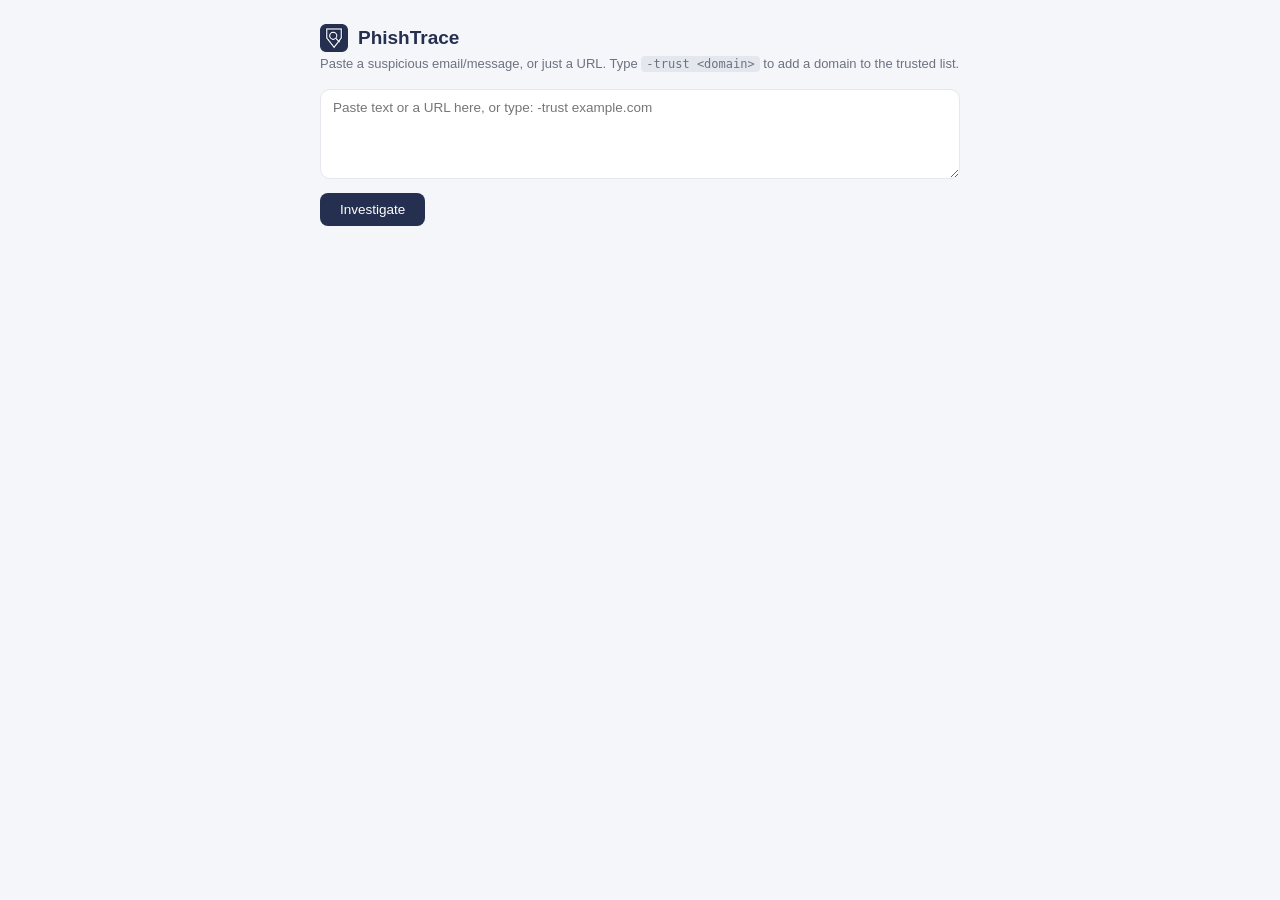
==== frontend/index.html @ bf17f539 "Redesign the frontend and ship it as a Chrome extension - Split frontend/index.html's inline styles/" ====
<!doctype html>
<html lang="en">
<head>
<meta charset="utf-8" />
<title>PhishTrace</title>
<link rel="stylesheet" href="style.css" />
</head>
<body>
<div class="container">
  <header>
    <img src="../extension/icons/icon48.png" alt="" />
    <h1>PhishTrace</h1>
  </header>
  <p class="tagline">
    Paste a suspicious email/message, or just a URL. Type <code>-trust &lt;domain&gt;</code> to
    add a domain to the trusted list.
  </p>

  <textarea id="input" placeholder="Paste text or a URL here, or type: -trust example.com"></textarea>
  <div class="actions">
    <button id="submit">Investigate</button>
    <span id="status"></span>
  </div>

  <div id="steps"></div>
  <div id="verdict"></div>
</div>

<script src="app.js"></script>
<script>
  wireUpForm({
    inputEl: document.getElementById("input"),
    submitEl: document.getElementById("submit"),
    statusEl: document.getElementById("status"),
    stepsEl: document.getElementById("steps"),
    verdictEl: document.getElementById("verdict"),
  });
</script>
</body>
</html>
---- frontend/style.css ----
:root {
  --bg: #f5f6fa;
  --card: #ffffff;
  --border: #e4e7ee;
  --text: #1a1d29;
  --muted: #6b7280;
  --brand: #252f4f;
  --brand-light: #3b4b8a;

  --legit-bg: #ecfdf3;
  --legit-border: #bbf7d0;
  --legit-text: #15803d;

  --suspicious-bg: #fffbeb;
  --suspicious-border: #fde68a;
  --suspicious-text: #b45309;

  --phishing-bg: #fef2f2;
  --phishing-border: #fecaca;
  --phishing-text: #dc2626;
}

* {
  box-sizing: border-box;
}

body {
  font-family: -apple-system, "Segoe UI", Roboto, sans-serif;
  background: var(--bg);
  color: var(--text);
  margin: 0;
  padding: 24px;
}

.container {
  max-width: 640px;
  margin: 0 auto;
}

header {
  display: flex;
  align-items: center;
  gap: 10px;
  margin-bottom: 4px;
}

header img {
  width: 28px;
  height: 28px;
}

header h1 {
  font-size: 19px;
  margin: 0;
  color: var(--brand);
}

.tagline {
  color: var(--muted);
  font-size: 13px;
  margin: 0 0 18px;
}

.tagline code {
  background: var(--border);
  border-radius: 4px;
  padding: 1px 5px;
  font-size: 12px;
}

textarea {
  width: 100%;
  min-height: 90px;
  font-family: inherit;
  font-size: 13.5px;
  padding: 10px 12px;
  border: 1px solid var(--border);
  border-radius: 10px;
  background: var(--card);
  resize: vertical;
}

textarea:focus {
  outline: none;
  border-color: var(--brand-light);
  box-shadow: 0 0 0 3px rgba(59, 75, 138, 0.12);
}

.actions {
  display: flex;
  align-items: center;
  gap: 12px;
  margin-top: 10px;
}

button {
  background: var(--brand);
  color: white;
  border: none;
  border-radius: 8px;
  padding: 9px 20px;
  font-size: 13.5px;
  font-weight: 500;
  cursor: pointer;
  transition: background 0.15s;
}

button:hover:not(:disabled) {
  background: var(--brand-light);
}

button:disabled {
  opacity: 0.6;
  cursor: default;
}

.spinner {
  width: 15px;
  height: 15px;
  border: 2px solid var(--border);
  border-top-color: var(--brand);
  border-radius: 50%;
  display: inline-block;
  animation: spin 0.7s linear infinite;
  vertical-align: -3px;
  margin-right: 6px;
}

@keyframes spin {
  to {
    transform: rotate(360deg);
  }
}

#status {
  color: var(--muted);
  font-size: 12.5px;
}

#status.error {
  color: var(--phishing-text);
}

#steps {
  margin-top: 18px;
  display: flex;
  flex-direction: column;
  gap: 6px;
}

.step {
  display: flex;
  align-items: center;
  gap: 8px;
  background: var(--card);
  border: 1px solid var(--border);
  border-radius: 8px;
  padding: 8px 12px;
  font-size: 12.5px;
}

.step .icon {
  font-size: 15px;
}

.step .tool-name {
  font-weight: 600;
  color: var(--brand);
}

.step .tool-input {
  color: var(--muted);
  overflow: hidden;
  text-overflow: ellipsis;
  white-space: nowrap;
}

#verdict {
  margin-top: 18px;
}

.verdict-card {
  border-radius: 12px;
  border: 1px solid var(--border);
  padding: 18px 20px;
  background: var(--card);
}

.verdict-card.likely_legitimate {
  background: var(--legit-bg);
  border-color: var(--legit-border);
}
.verdict-card.suspicious {
  background: var(--suspicious-bg);
  border-color: var(--suspicious-border);
}
.verdict-card.likely_phishing {
  background: var(--phishing-bg);
  border-color: var(--phishing-border);
}

.verdict-head {
  display: flex;
  align-items: center;
  gap: 10px;
}

.verdict-head .verdict-icon {
  font-size: 22px;
}

.verdict-title {
  font-size: 16px;
  font-weight: 700;
  text-transform: capitalize;
}

.likely_legitimate .verdict-title {
  color: var(--legit-text);
}
.suspicious .verdict-title {
  color: var(--suspicious-text);
}
.likely_phishing .verdict-title {
  color: var(--phishing-text);
}

.confidence-pill {
  margin-left: auto;
  font-size: 11px;
  font-weight: 600;
  text-transform: uppercase;
  letter-spacing: 0.03em;
  padding: 3px 9px;
  border-radius: 999px;
  background: rgba(0, 0, 0, 0.06);
}

.explanation {
  margin: 12px 0;
  font-size: 13.5px;
  line-height: 1.5;
}

.evidence-list {
  list-style: none;
  padding: 0;
  margin: 0;
  display: flex;
  flex-direction: column;
  gap: 6px;
}

.evidence-list li {
  background: rgba(255, 255, 255, 0.6);
  border-radius: 6px;
  padding: 7px 10px;
  font-size: 12.5px;
}

.evidence-list b {
  text-transform: capitalize;
}

.warnings {
  margin-top: 10px;
  font-size: 11.5px;
  color: var(--muted);
}

.meta {
  margin-top: 10px;
  font-size: 11.5px;
  color: var(--muted);
}
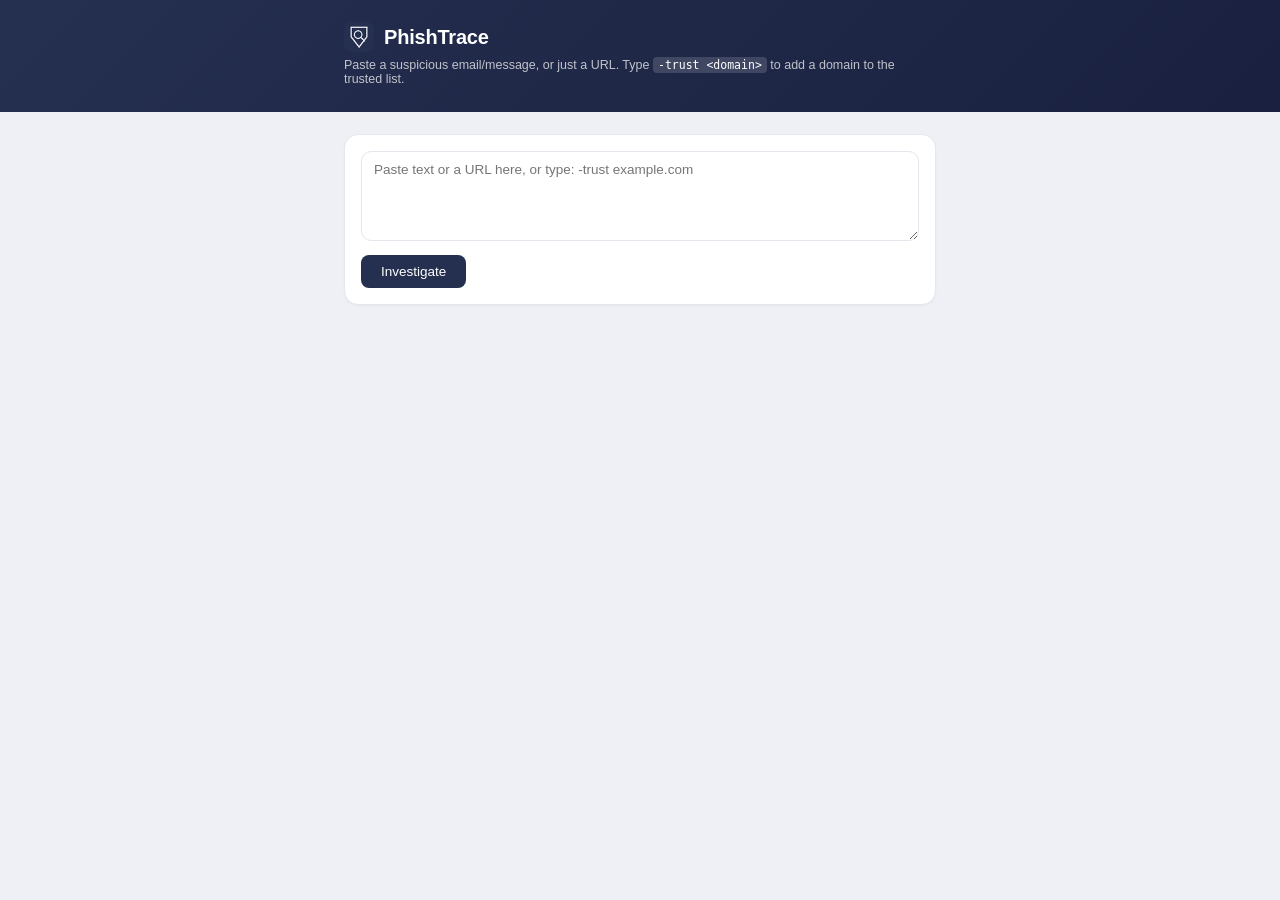
==== commit 6a55169a: "Add one-click Trust button, polish the design, and active site protection - agent.py now tracks and " ====
--- a/frontend/index.html
+++ b/frontend/index.html
@@ -6,20 +6,26 @@
 <link rel="stylesheet" href="style.css" />
 </head>
 <body>
+<div class="banner">
+  <div class="container">
+    <header>
+      <img src="../extension/icons/icon48.png" alt="" />
+      <h1>PhishTrace</h1>
+    </header>
+    <p class="tagline">
+      Paste a suspicious email/message, or just a URL. Type <code>-trust &lt;domain&gt;</code> to
+      add a domain to the trusted list.
+    </p>
+  </div>
+</div>
+
 <div class="container">
-  <header>
-    <img src="../extension/icons/icon48.png" alt="" />
-    <h1>PhishTrace</h1>
-  </header>
-  <p class="tagline">
-    Paste a suspicious email/message, or just a URL. Type <code>-trust &lt;domain&gt;</code> to
-    add a domain to the trusted list.
-  </p>
-
-  <textarea id="input" placeholder="Paste text or a URL here, or type: -trust example.com"></textarea>
-  <div class="actions">
-    <button id="submit">Investigate</button>
-    <span id="status"></span>
+  <div class="card">
+    <textarea id="input" placeholder="Paste text or a URL here, or type: -trust example.com"></textarea>
+    <div class="actions">
+      <button id="submit">Investigate</button>
+      <span id="status"></span>
+    </div>
   </div>
 
   <div id="steps"></div>
--- a/frontend/style.css
+++ b/frontend/style.css
@@ -1,11 +1,12 @@
 :root {
-  --bg: #f5f6fa;
+  --bg: #eef0f6;
   --card: #ffffff;
   --border: #e4e7ee;
   --text: #1a1d29;
   --muted: #6b7280;
   --brand: #252f4f;
   --brand-light: #3b4b8a;
+  --brand-dark: #1a2140;
 
   --legit-bg: #ecfdf3;
   --legit-border: #bbf7d0;
@@ -29,12 +30,23 @@
   background: var(--bg);
   color: var(--text);
   margin: 0;
-  padding: 24px;
+  padding: 0 0 40px;
 }
 
 .container {
   max-width: 640px;
   margin: 0 auto;
+  padding: 0 24px;
+}
+
+.banner {
+  background: linear-gradient(135deg, var(--brand) 0%, var(--brand-dark) 100%);
+  padding: 22px 0 26px;
+  margin-bottom: 22px;
+}
+
+.banner .container {
+  padding: 0 24px;
 }
 
 header {
@@ -45,27 +57,37 @@
 }
 
 header img {
-  width: 28px;
-  height: 28px;
+  width: 30px;
+  height: 30px;
 }
 
 header h1 {
-  font-size: 19px;
+  font-size: 20px;
   margin: 0;
-  color: var(--brand);
+  color: white;
+  letter-spacing: -0.01em;
 }
 
 .tagline {
-  color: var(--muted);
-  font-size: 13px;
-  margin: 0 0 18px;
+  color: rgba(255, 255, 255, 0.72);
+  font-size: 12.5px;
+  margin: 6px 0 0;
 }
 
 .tagline code {
-  background: var(--border);
+  background: rgba(255, 255, 255, 0.15);
+  color: white;
   border-radius: 4px;
   padding: 1px 5px;
-  font-size: 12px;
+  font-size: 11.5px;
+}
+
+.card {
+  background: var(--card);
+  border: 1px solid var(--border);
+  border-radius: 14px;
+  padding: 16px;
+  box-shadow: 0 1px 2px rgba(16, 24, 40, 0.04);
 }
 
 textarea {
@@ -102,11 +124,15 @@
   font-size: 13.5px;
   font-weight: 500;
   cursor: pointer;
-  transition: background 0.15s;
+  transition: background 0.15s, transform 0.1s;
 }
 
 button:hover:not(:disabled) {
   background: var(--brand-light);
+}
+
+button:active:not(:disabled) {
+  transform: scale(0.98);
 }
 
 button:disabled {
@@ -132,6 +158,17 @@
   }
 }
 
+@keyframes fade-in {
+  from {
+    opacity: 0;
+    transform: translateY(4px);
+  }
+  to {
+    opacity: 1;
+    transform: translateY(0);
+  }
+}
+
 #status {
   color: var(--muted);
   font-size: 12.5px;
@@ -145,27 +182,31 @@
   margin-top: 18px;
   display: flex;
   flex-direction: column;
-  gap: 6px;
+  position: relative;
 }
 
 .step {
   display: flex;
   align-items: center;
-  gap: 8px;
+  gap: 10px;
   background: var(--card);
   border: 1px solid var(--border);
   border-radius: 8px;
   padding: 8px 12px;
   font-size: 12.5px;
+  margin-bottom: 6px;
+  animation: fade-in 0.25s ease-out;
 }
 
 .step .icon {
   font-size: 15px;
+  flex-shrink: 0;
 }
 
 .step .tool-name {
   font-weight: 600;
   color: var(--brand);
+  flex-shrink: 0;
 }
 
 .step .tool-input {
@@ -180,10 +221,12 @@
 }
 
 .verdict-card {
-  border-radius: 12px;
+  border-radius: 14px;
   border: 1px solid var(--border);
-  padding: 18px 20px;
+  padding: 20px 22px;
   background: var(--card);
+  box-shadow: 0 2px 10px rgba(16, 24, 40, 0.06);
+  animation: fade-in 0.3s ease-out;
 }
 
 .verdict-card.likely_legitimate {
@@ -206,11 +249,11 @@
 }
 
 .verdict-head .verdict-icon {
-  font-size: 22px;
+  font-size: 24px;
 }
 
 .verdict-title {
-  font-size: 16px;
+  font-size: 17px;
   font-weight: 700;
   text-transform: capitalize;
 }
@@ -237,9 +280,9 @@
 }
 
 .explanation {
-  margin: 12px 0;
+  margin: 14px 0;
   font-size: 13.5px;
-  line-height: 1.5;
+  line-height: 1.55;
 }
 
 .evidence-list {
@@ -252,9 +295,9 @@
 }
 
 .evidence-list li {
-  background: rgba(255, 255, 255, 0.6);
-  border-radius: 6px;
-  padding: 7px 10px;
+  background: rgba(255, 255, 255, 0.65);
+  border-radius: 7px;
+  padding: 8px 11px;
   font-size: 12.5px;
 }
 
@@ -268,8 +311,44 @@
   color: var(--muted);
 }
 
+.verdict-footer {
+  margin-top: 14px;
+  padding-top: 12px;
+  border-top: 1px solid rgba(0, 0, 0, 0.08);
+  display: flex;
+  align-items: center;
+  justify-content: space-between;
+  gap: 10px;
+  flex-wrap: wrap;
+}
+
 .meta {
-  margin-top: 10px;
   font-size: 11.5px;
   color: var(--muted);
 }
+
+.trust-btn {
+  background: transparent;
+  color: var(--brand);
+  border: 1px solid var(--brand);
+  padding: 6px 14px;
+  font-size: 12px;
+  border-radius: 999px;
+}
+
+.trust-btn:hover:not(:disabled) {
+  background: var(--brand);
+  color: white;
+}
+
+.trust-btn.trusted {
+  border-color: var(--legit-text);
+  color: var(--legit-text);
+  background: transparent;
+  cursor: default;
+}
+
+span.trust-btn {
+  display: inline-block;
+  cursor: default;
+}
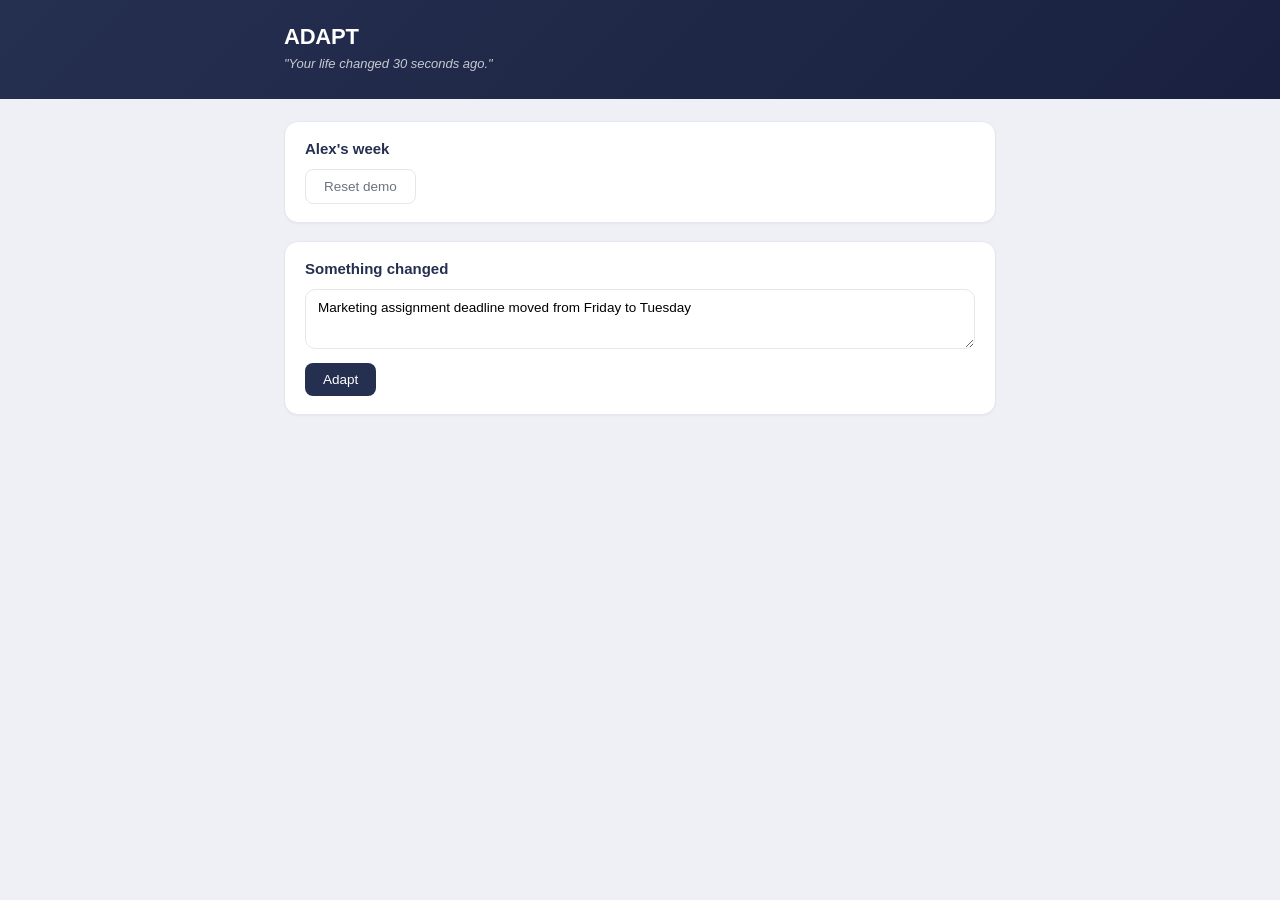
==== commit 78cfda2b: "Pivot: replace PhishTrace with ADAPT New idea: an agent that senses a change in your world (a moved " ====
--- a/frontend/index.html
+++ b/frontend/index.html
@@ -2,45 +2,99 @@
 <html lang="en">
 <head>
 <meta charset="utf-8" />
-<title>PhishTrace</title>
+<title>ADAPT</title>
 <link rel="stylesheet" href="style.css" />
 </head>
 <body>
 <div class="banner">
   <div class="container">
     <header>
-      <img src="../extension/icons/icon48.png" alt="" />
-      <h1>PhishTrace</h1>
+      <h1>ADAPT</h1>
     </header>
-    <p class="tagline">
-      Paste a suspicious email/message, or just a URL. Type <code>-trust &lt;domain&gt;</code> to
-      add a domain to the trusted list.
-    </p>
+    <p class="tagline">"Your life changed 30 seconds ago."</p>
   </div>
 </div>
 
 <div class="container">
   <div class="card">
-    <textarea id="input" placeholder="Paste text or a URL here, or type: -trust example.com"></textarea>
+    <h2>Alex's week</h2>
+    <div id="schedule"></div>
     <div class="actions">
-      <button id="submit">Investigate</button>
+      <button id="reset-btn" class="secondary">Reset demo</button>
+    </div>
+  </div>
+
+  <div class="card">
+    <h2>Something changed</h2>
+    <textarea id="change-input">Marketing assignment deadline moved from Friday to Tuesday</textarea>
+    <div class="actions">
+      <button id="inject-btn">Adapt</button>
       <span id="status"></span>
     </div>
   </div>
 
-  <div id="steps"></div>
-  <div id="verdict"></div>
+  <div id="steps-card" class="card" style="display: none;">
+    <h2>Reasoning trace</h2>
+    <div id="steps"></div>
+  </div>
+
+  <div id="proposal-card" class="card" style="display: none;"></div>
 </div>
 
 <script src="app.js"></script>
 <script>
-  wireUpForm({
-    inputEl: document.getElementById("input"),
-    submitEl: document.getElementById("submit"),
-    statusEl: document.getElementById("status"),
-    stepsEl: document.getElementById("steps"),
-    verdictEl: document.getElementById("verdict"),
+  const scheduleEl = document.getElementById("schedule");
+  const stepsCardEl = document.getElementById("steps-card");
+  const stepsEl = document.getElementById("steps");
+  const proposalCardEl = document.getElementById("proposal-card");
+  const statusEl = document.getElementById("status");
+  const injectBtn = document.getElementById("inject-btn");
+  const resetBtn = document.getElementById("reset-btn");
+  const changeInput = document.getElementById("change-input");
+
+  async function refreshSchedule() {
+    const state = await fetchState();
+    renderSchedule(scheduleEl, state);
+  }
+
+  injectBtn.addEventListener("click", async () => {
+    const text = changeInput.value.trim();
+    if (!text) return;
+
+    stepsCardEl.style.display = "block";
+    proposalCardEl.style.display = "none";
+    stepsEl.innerHTML = "";
+    statusEl.innerHTML = `<span class="spinner"></span>Sensing, reasoning, predicting...`;
+    injectBtn.disabled = true;
+
+    try {
+      const data = await injectChange(text);
+      renderSteps(stepsEl, data.steps);
+
+      if (!data.proposal) {
+        statusEl.textContent = "The agent couldn't produce a proposal -- see warnings.";
+        return;
+      }
+
+      statusEl.textContent = "";
+      proposalCardEl.style.display = "block";
+      renderProposal(proposalCardEl, data.proposal, { onExecuted: refreshSchedule });
+    } catch (err) {
+      statusEl.textContent = `Error: ${err.message}. Is the backend running (uvicorn backend.main:app)?`;
+    } finally {
+      injectBtn.disabled = false;
+    }
   });
+
+  resetBtn.addEventListener("click", async () => {
+    const state = await resetState();
+    renderSchedule(scheduleEl, state);
+    stepsCardEl.style.display = "none";
+    proposalCardEl.style.display = "none";
+    statusEl.textContent = "";
+  });
+
+  refreshSchedule();
 </script>
 </body>
 </html>
--- a/frontend/style.css
+++ b/frontend/style.css
@@ -8,17 +8,12 @@
   --brand-light: #3b4b8a;
   --brand-dark: #1a2140;
 
-  --legit-bg: #ecfdf3;
-  --legit-border: #bbf7d0;
-  --legit-text: #15803d;
-
-  --suspicious-bg: #fffbeb;
-  --suspicious-border: #fde68a;
-  --suspicious-text: #b45309;
-
-  --phishing-bg: #fef2f2;
-  --phishing-border: #fecaca;
-  --phishing-text: #dc2626;
+  --green: #15803d;
+  --green-bg: #ecfdf3;
+  --yellow: #b45309;
+  --yellow-bg: #fffbeb;
+  --red: #dc2626;
+  --red-bg: #fef2f2;
 }
 
 * {
@@ -30,18 +25,18 @@
   background: var(--bg);
   color: var(--text);
   margin: 0;
-  padding: 0 0 40px;
+  padding: 0 0 60px;
 }
 
 .container {
-  max-width: 640px;
+  max-width: 760px;
   margin: 0 auto;
   padding: 0 24px;
 }
 
 .banner {
   background: linear-gradient(135deg, var(--brand) 0%, var(--brand-dark) 100%);
-  padding: 22px 0 26px;
+  padding: 24px 0 28px;
   margin-bottom: 22px;
 }
 
@@ -49,56 +44,84 @@
   padding: 0 24px;
 }
 
-header {
-  display: flex;
-  align-items: center;
-  gap: 10px;
-  margin-bottom: 4px;
-}
-
-header img {
-  width: 30px;
-  height: 30px;
-}
-
 header h1 {
-  font-size: 20px;
+  font-size: 22px;
   margin: 0;
   color: white;
   letter-spacing: -0.01em;
 }
 
 .tagline {
-  color: rgba(255, 255, 255, 0.72);
-  font-size: 12.5px;
+  color: rgba(255, 255, 255, 0.75);
+  font-size: 13px;
   margin: 6px 0 0;
-}
-
-.tagline code {
-  background: rgba(255, 255, 255, 0.15);
-  color: white;
-  border-radius: 4px;
-  padding: 1px 5px;
-  font-size: 11.5px;
+  font-style: italic;
 }
 
 .card {
   background: var(--card);
   border: 1px solid var(--border);
   border-radius: 14px;
-  padding: 16px;
+  padding: 18px 20px;
   box-shadow: 0 1px 2px rgba(16, 24, 40, 0.04);
-}
+  margin-bottom: 18px;
+}
+
+h2 {
+  font-size: 15px;
+  margin: 0 0 12px;
+  color: var(--brand);
+}
+
+.day-group {
+  margin-bottom: 10px;
+}
+
+.day-label {
+  font-size: 11px;
+  font-weight: 700;
+  text-transform: uppercase;
+  letter-spacing: 0.05em;
+  color: var(--muted);
+  margin-bottom: 4px;
+}
+
+.sched-item {
+  display: flex;
+  align-items: center;
+  gap: 10px;
+  padding: 7px 10px;
+  border-radius: 7px;
+  background: #f8f9fc;
+  font-size: 12.5px;
+  margin-bottom: 4px;
+}
+
+.sched-item .time {
+  color: var(--muted);
+  font-variant-numeric: tabular-nums;
+  flex-shrink: 0;
+  width: 92px;
+}
+
+.sched-item .title {
+  font-weight: 500;
+}
+
+.sched-item.type-class { border-left: 3px solid #6366f1; }
+.sched-item.type-meeting { border-left: 3px solid #f59e0b; }
+.sched-item.type-personal { border-left: 3px solid #10b981; }
+.sched-item.type-interview { border-left: 3px solid #dc2626; }
+.sched-item.type-study { border-left: 3px solid var(--brand); }
 
 textarea {
   width: 100%;
-  min-height: 90px;
+  min-height: 60px;
   font-family: inherit;
   font-size: 13.5px;
   padding: 10px 12px;
   border: 1px solid var(--border);
   border-radius: 10px;
-  background: var(--card);
   resize: vertical;
 }
 
@@ -120,19 +143,14 @@
   color: white;
   border: none;
   border-radius: 8px;
-  padding: 9px 20px;
+  padding: 9px 18px;
   font-size: 13.5px;
   font-weight: 500;
   cursor: pointer;
-  transition: background 0.15s, transform 0.1s;
 }
 
 button:hover:not(:disabled) {
   background: var(--brand-light);
-}
-
-button:active:not(:disabled) {
-  transform: scale(0.98);
 }
 
 button:disabled {
@@ -140,33 +158,31 @@
   cursor: default;
 }
 
+button.secondary {
+  background: transparent;
+  color: var(--muted);
+  border: 1px solid var(--border);
+}
+
 .spinner {
-  width: 15px;
-  height: 15px;
+  width: 14px;
+  height: 14px;
   border: 2px solid var(--border);
   border-top-color: var(--brand);
   border-radius: 50%;
   display: inline-block;
   animation: spin 0.7s linear infinite;
-  vertical-align: -3px;
+  vertical-align: -2px;
   margin-right: 6px;
 }
 
 @keyframes spin {
-  to {
-    transform: rotate(360deg);
-  }
+  to { transform: rotate(360deg); }
 }
 
 @keyframes fade-in {
-  from {
-    opacity: 0;
-    transform: translateY(4px);
-  }
-  to {
-    opacity: 1;
-    transform: translateY(0);
-  }
+  from { opacity: 0; transform: translateY(4px); }
+  to { opacity: 1; transform: translateY(0); }
 }
 
 #status {
@@ -174,181 +190,152 @@
   font-size: 12.5px;
 }
 
-#status.error {
-  color: var(--phishing-text);
-}
-
-#steps {
-  margin-top: 18px;
-  display: flex;
-  flex-direction: column;
-  position: relative;
-}
-
 .step {
-  display: flex;
-  align-items: center;
-  gap: 10px;
-  background: var(--card);
-  border: 1px solid var(--border);
+  font-size: 12px;
+  color: var(--muted);
+  padding: 5px 0;
+  border-bottom: 1px dashed var(--border);
+  animation: fade-in 0.2s ease-out;
+}
+
+.step:last-child { border-bottom: none; }
+.step b { color: var(--brand); }
+
+.conflict-summary {
+  display: flex;
+  gap: 16px;
+  flex-wrap: wrap;
+  margin-bottom: 14px;
+  font-size: 12.5px;
+}
+
+.conflict-summary .stat {
+  background: #f8f9fc;
   border-radius: 8px;
   padding: 8px 12px;
-  font-size: 12.5px;
-  margin-bottom: 6px;
-  animation: fade-in 0.25s ease-out;
-}
-
-.step .icon {
-  font-size: 15px;
-  flex-shrink: 0;
-}
-
-.step .tool-name {
-  font-weight: 600;
+}
+
+.conflict-summary .stat .num {
+  font-size: 17px;
+  font-weight: 700;
   color: var(--brand);
-  flex-shrink: 0;
-}
-
-.step .tool-input {
-  color: var(--muted);
-  overflow: hidden;
-  text-overflow: ellipsis;
-  white-space: nowrap;
-}
-
-#verdict {
-  margin-top: 18px;
-}
-
-.verdict-card {
-  border-radius: 14px;
+  display: block;
+}
+
+.option-card {
   border: 1px solid var(--border);
-  padding: 20px 22px;
-  background: var(--card);
-  box-shadow: 0 2px 10px rgba(16, 24, 40, 0.06);
+  border-radius: 12px;
+  padding: 14px 16px;
+  margin-bottom: 12px;
   animation: fade-in 0.3s ease-out;
 }
 
-.verdict-card.likely_legitimate {
-  background: var(--legit-bg);
-  border-color: var(--legit-border);
-}
-.verdict-card.suspicious {
-  background: var(--suspicious-bg);
-  border-color: var(--suspicious-border);
-}
-.verdict-card.likely_phishing {
-  background: var(--phishing-bg);
-  border-color: var(--phishing-border);
-}
-
-.verdict-head {
-  display: flex;
-  align-items: center;
-  gap: 10px;
-}
-
-.verdict-head .verdict-icon {
-  font-size: 24px;
-}
-
-.verdict-title {
-  font-size: 17px;
-  font-weight: 700;
-  text-transform: capitalize;
-}
-
-.likely_legitimate .verdict-title {
-  color: var(--legit-text);
-}
-.suspicious .verdict-title {
-  color: var(--suspicious-text);
-}
-.likely_phishing .verdict-title {
-  color: var(--phishing-text);
-}
-
-.confidence-pill {
-  margin-left: auto;
-  font-size: 11px;
-  font-weight: 600;
-  text-transform: uppercase;
-  letter-spacing: 0.03em;
-  padding: 3px 9px;
-  border-radius: 999px;
-  background: rgba(0, 0, 0, 0.06);
-}
-
-.explanation {
-  margin: 14px 0;
-  font-size: 13.5px;
-  line-height: 1.55;
-}
-
-.evidence-list {
-  list-style: none;
-  padding: 0;
-  margin: 0;
-  display: flex;
-  flex-direction: column;
-  gap: 6px;
-}
-
-.evidence-list li {
-  background: rgba(255, 255, 255, 0.65);
-  border-radius: 7px;
-  padding: 8px 11px;
-  font-size: 12.5px;
-}
-
-.evidence-list b {
-  text-transform: capitalize;
-}
-
-.warnings {
-  margin-top: 10px;
-  font-size: 11.5px;
-  color: var(--muted);
-}
-
-.verdict-footer {
-  margin-top: 14px;
-  padding-top: 12px;
-  border-top: 1px solid rgba(0, 0, 0, 0.08);
+.option-card.recommended {
+  border-color: var(--brand-light);
+  box-shadow: 0 0 0 2px rgba(59, 75, 138, 0.1);
+}
+
+.option-head {
   display: flex;
   align-items: center;
   justify-content: space-between;
   gap: 10px;
-  flex-wrap: wrap;
-}
-
-.meta {
-  font-size: 11.5px;
-  color: var(--muted);
-}
-
-.trust-btn {
-  background: transparent;
+  margin-bottom: 6px;
+}
+
+.option-head .prob {
+  font-size: 20px;
+  font-weight: 700;
   color: var(--brand);
-  border: 1px solid var(--brand);
-  padding: 6px 14px;
-  font-size: 12px;
-  border-radius: 999px;
-}
-
-.trust-btn:hover:not(:disabled) {
+}
+
+.recommended-badge {
+  font-size: 10px;
+  font-weight: 700;
+  text-transform: uppercase;
+  letter-spacing: 0.04em;
   background: var(--brand);
   color: white;
-}
-
-.trust-btn.trusted {
-  border-color: var(--legit-text);
-  color: var(--legit-text);
+  padding: 2px 8px;
+  border-radius: 999px;
+}
+
+.option-summary {
+  font-size: 13px;
+  margin: 6px 0;
+}
+
+.why-toggle {
   background: transparent;
-  cursor: default;
-}
-
-span.trust-btn {
-  display: inline-block;
-  cursor: default;
-}
+  color: var(--brand-light);
+  border: none;
+  padding: 0;
+  font-size: 11.5px;
+  text-decoration: underline;
+  cursor: pointer;
+}
+
+.why-box {
+  background: #f8f9fc;
+  border-radius: 8px;
+  padding: 10px 12px;
+  font-size: 11.5px;
+  color: var(--muted);
+  margin-top: 8px;
+  display: none;
+}
+
+.why-box.open { display: block; }
+
+.action-list {
+  list-style: none;
+  padding: 0;
+  margin: 10px 0 0;
+}
+
+.action-list li {
+  font-size: 12px;
+  padding: 5px 0;
+  display: flex;
+  align-items: center;
+  gap: 8px;
+}
+
+.tier-badge {
+  font-size: 9.5px;
+  font-weight: 700;
+  text-transform: uppercase;
+  padding: 2px 7px;
+  border-radius: 999px;
+  flex-shrink: 0;
+}
+
+.tier-green { background: var(--green-bg); color: var(--green); }
+.tier-yellow { background: var(--yellow-bg); color: var(--yellow); }
+.tier-red { background: var(--red-bg); color: var(--red); }
+
+.option-actions {
+  margin-top: 12px;
+  display: flex;
+  gap: 8px;
+}
+
+.execution-result {
+  margin-top: 14px;
+  animation: fade-in 0.3s ease-out;
+}
+
+.execution-result li {
+  font-size: 12px;
+  padding: 5px 0;
+  border-bottom: 1px solid var(--border);
+}
+
+.reasoning {
+  font-size: 12.5px;
+  color: var(--text);
+  background: #f8f9fc;
+  border-radius: 8px;
+  padding: 10px 12px;
+  margin-bottom: 14px;
+}
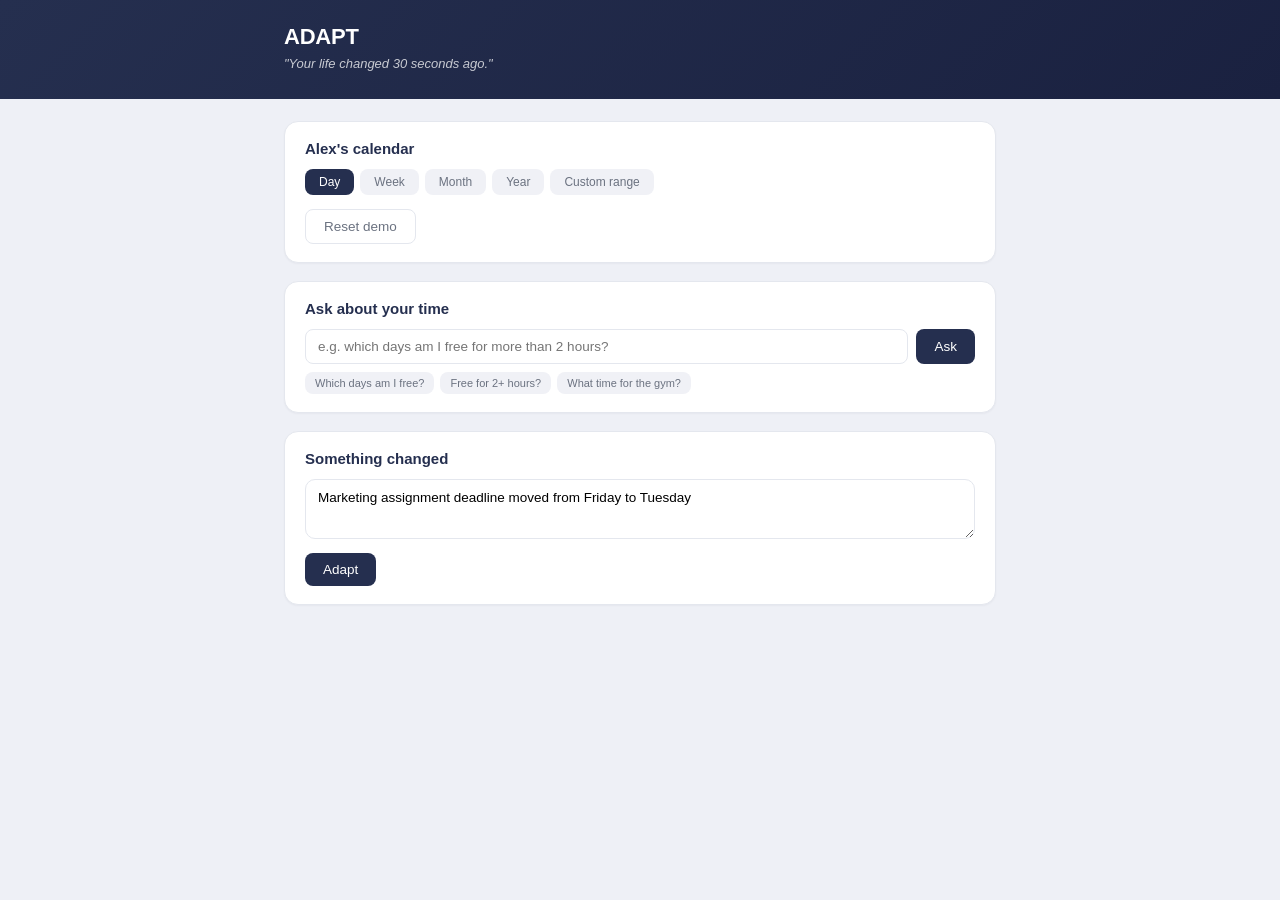
==== commit f809d4b7: "Add real calendar UI, natural-language availability queries, and click-to-schedule - New query_agent" ====
--- a/frontend/index.html
+++ b/frontend/index.html
@@ -8,20 +8,44 @@
 <body>
 <div class="banner">
   <div class="container">
-    <header>
-      <h1>ADAPT</h1>
-    </header>
+    <header><h1>ADAPT</h1></header>
     <p class="tagline">"Your life changed 30 seconds ago."</p>
   </div>
 </div>
 
 <div class="container">
   <div class="card">
-    <h2>Alex's week</h2>
-    <div id="schedule"></div>
+    <h2>Alex's calendar</h2>
+    <div class="view-toggle">
+      <button data-view="day" class="active">Day</button>
+      <button data-view="week">Week</button>
+      <button data-view="month">Month</button>
+      <button data-view="year">Year</button>
+      <button data-view="range">Custom range</button>
+    </div>
+    <div id="range-picker" class="range-picker" style="display: none;">
+      <input type="date" id="range-start" />
+      <span>to</span>
+      <input type="date" id="range-end" />
+    </div>
+    <div id="calendar-view"></div>
     <div class="actions">
       <button id="reset-btn" class="secondary">Reset demo</button>
     </div>
+  </div>
+
+  <div class="card">
+    <h2>Ask about your time</h2>
+    <div class="query-input">
+      <input id="query-text" type="text" placeholder="e.g. which days am I free for more than 2 hours?" />
+      <button id="query-btn">Ask</button>
+    </div>
+    <div class="query-suggestions">
+      <button data-q="Which days am I free this week?">Which days am I free?</button>
+      <button data-q="Which periods am I free for more than 2 hours?">Free for 2+ hours?</button>
+      <button data-q="What time should I go to the gym?">What time for the gym?</button>
+    </div>
+    <span id="query-status"></span>
   </div>
 
   <div class="card">
@@ -41,9 +65,14 @@
   <div id="proposal-card" class="card" style="display: none;"></div>
 </div>
 
+<div id="modal-overlay"></div>
+
 <script src="app.js"></script>
 <script>
-  const scheduleEl = document.getElementById("schedule");
+  const calendarViewEl = document.getElementById("calendar-view");
+  const rangePickerEl = document.getElementById("range-picker");
+  const rangeStartEl = document.getElementById("range-start");
+  const rangeEndEl = document.getElementById("range-end");
   const stepsCardEl = document.getElementById("steps-card");
   const stepsEl = document.getElementById("steps");
   const proposalCardEl = document.getElementById("proposal-card");
@@ -51,11 +80,71 @@
   const injectBtn = document.getElementById("inject-btn");
   const resetBtn = document.getElementById("reset-btn");
   const changeInput = document.getElementById("change-input");
-
-  async function refreshSchedule() {
-    const state = await fetchState();
-    renderSchedule(scheduleEl, state);
-  }
+  const queryTextEl = document.getElementById("query-text");
+  const queryBtn = document.getElementById("query-btn");
+  const queryStatusEl = document.getElementById("query-status");
+  const modalOverlay = document.getElementById("modal-overlay");
+
+  let currentView = "day";
+  let latestState = null;
+  // the demo's populated day is the persona's "today" (Mon), which may not be the real-world
+  // date -- Day view opens there, not on whatever the real calendar date happens to be
+  let currentDay = new Date(ANCHOR_MONDAY);
+
+  function todayISO(date) {
+    return date.toISOString().slice(0, 10);
+  }
+
+  async function refreshCalendar() {
+    latestState = await fetchState();
+    renderCurrentView();
+  }
+
+  function renderCurrentView() {
+    if (!latestState) return;
+    if (currentView === "day") renderDayViewWithNav();
+    else if (currentView === "week") renderWeekView(calendarViewEl, latestState, ANCHOR_MONDAY);
+    else if (currentView === "month") renderMonthView(calendarViewEl, latestState, currentDay);
+    else if (currentView === "year") renderYearView(calendarViewEl, latestState, currentDay.getFullYear());
+    else if (currentView === "range") {
+      const start = rangeStartEl.value ? new Date(rangeStartEl.value) : ANCHOR_MONDAY;
+      const end = rangeEndEl.value ? new Date(rangeEndEl.value) : new Date(ANCHOR_MONDAY.getTime() + 6 * 86400000);
+      renderRangeView(calendarViewEl, latestState, start, end);
+    }
+  }
+
+  function renderDayViewWithNav() {
+    renderDayView(calendarViewEl, latestState, currentDay);
+    const nav = document.createElement("div");
+    nav.className = "day-nav";
+    nav.innerHTML = `<button id="day-prev" class="secondary">← Prev</button><button id="day-next" class="secondary">Next →</button>`;
+    calendarViewEl.appendChild(nav);
+    document.getElementById("day-prev").addEventListener("click", () => {
+      currentDay.setDate(currentDay.getDate() - 1);
+      renderDayViewWithNav();
+    });
+    document.getElementById("day-next").addEventListener("click", () => {
+      currentDay.setDate(currentDay.getDate() + 1);
+      renderDayViewWithNav();
+    });
+  }
+
+  document.querySelectorAll(".view-toggle button").forEach((btn) => {
+    btn.addEventListener("click", () => {
+      document.querySelectorAll(".view-toggle button").forEach((b) => b.classList.remove("active"));
+      btn.classList.add("active");
+      currentView = btn.dataset.view;
+      rangePickerEl.style.display = currentView === "range" ? "flex" : "none";
+      if (currentView === "range" && !rangeStartEl.value) {
+        rangeStartEl.value = todayISO(ANCHOR_MONDAY);
+        rangeEndEl.value = todayISO(new Date(ANCHOR_MONDAY.getTime() + 6 * 86400000));
+      }
+      renderCurrentView();
+    });
+  });
+
+  rangeStartEl.addEventListener("change", renderCurrentView);
+  rangeEndEl.addEventListener("change", renderCurrentView);
 
   injectBtn.addEventListener("click", async () => {
     const text = changeInput.value.trim();
@@ -78,7 +167,7 @@
 
       statusEl.textContent = "";
       proposalCardEl.style.display = "block";
-      renderProposal(proposalCardEl, data.proposal, { onExecuted: refreshSchedule });
+      renderProposal(proposalCardEl, data.proposal, { onExecuted: refreshCalendar });
     } catch (err) {
       statusEl.textContent = `Error: ${err.message}. Is the backend running (uvicorn backend.main:app)?`;
     } finally {
@@ -86,15 +175,50 @@
     }
   });
 
+  async function runQuery(text) {
+    if (!text) return;
+    queryStatusEl.innerHTML = `<span class="spinner"></span>Checking your schedule...`;
+    queryBtn.disabled = true;
+    try {
+      const data = await submitQuery(text);
+      queryStatusEl.textContent = "";
+      if (!data.query_response) {
+        queryStatusEl.textContent = "Couldn't answer that -- see warnings.";
+        return;
+      }
+      modalOverlay.style.display = "flex";
+      renderSlotPicker(modalOverlay, data.query_response, { onScheduled: refreshCalendar });
+    } catch (err) {
+      queryStatusEl.textContent = `Error: ${err.message}`;
+    } finally {
+      queryBtn.disabled = false;
+    }
+  }
+
+  queryBtn.addEventListener("click", () => runQuery(queryTextEl.value.trim()));
+  queryTextEl.addEventListener("keydown", (e) => {
+    if (e.key === "Enter") runQuery(queryTextEl.value.trim());
+  });
+  document.querySelectorAll(".query-suggestions button").forEach((btn) => {
+    btn.addEventListener("click", () => {
+      queryTextEl.value = btn.dataset.q;
+      runQuery(btn.dataset.q);
+    });
+  });
+
+  modalOverlay.addEventListener("click", (e) => {
+    if (e.target === modalOverlay) modalOverlay.style.display = "none";
+  });
+
   resetBtn.addEventListener("click", async () => {
-    const state = await resetState();
-    renderSchedule(scheduleEl, state);
+    await resetState();
     stepsCardEl.style.display = "none";
     proposalCardEl.style.display = "none";
     statusEl.textContent = "";
-  });
-
-  refreshSchedule();
+    refreshCalendar();
+  });
+
+  refreshCalendar();
 </script>
 </body>
 </html>
--- a/frontend/style.css
+++ b/frontend/style.css
@@ -339,3 +339,335 @@
   padding: 10px 12px;
   margin-bottom: 14px;
 }
+
+/* ---- calendar view toggle ---- */
+
+.view-toggle {
+  display: flex;
+  gap: 6px;
+  margin-bottom: 14px;
+  flex-wrap: wrap;
+}
+
+.view-toggle button {
+  background: #f0f1f6;
+  color: var(--muted);
+  font-size: 12px;
+  padding: 6px 14px;
+}
+
+.view-toggle button.active {
+  background: var(--brand);
+  color: white;
+}
+
+.range-picker {
+  display: flex;
+  gap: 8px;
+  align-items: center;
+  margin-bottom: 14px;
+  font-size: 12.5px;
+}
+
+.range-picker input {
+  border: 1px solid var(--border);
+  border-radius: 6px;
+  padding: 5px 8px;
+  font-size: 12.5px;
+}
+
+.empty-note {
+  color: var(--muted);
+  font-size: 12px;
+  font-style: italic;
+  padding: 6px 0;
+}
+
+.day-nav {
+  display: flex;
+  gap: 8px;
+  margin-top: 12px;
+}
+
+.day-nav button {
+  font-size: 11.5px;
+  padding: 6px 12px;
+}
+
+.cal-day-label {
+  font-weight: 700;
+  font-size: 13px;
+  color: var(--brand);
+  margin-bottom: 8px;
+}
+
+.cal-title {
+  font-weight: 700;
+  font-size: 14px;
+  color: var(--brand);
+  margin-bottom: 10px;
+}
+
+/* week view */
+
+.week-grid {
+  display: grid;
+  grid-template-columns: repeat(7, 1fr);
+  gap: 6px;
+}
+
+.week-col {
+  background: #f8f9fc;
+  border-radius: 8px;
+  padding: 8px;
+  min-height: 80px;
+}
+
+.week-col-label {
+  font-size: 11px;
+  color: var(--muted);
+  text-align: center;
+  margin-bottom: 6px;
+}
+
+.week-col-label span {
+  font-weight: 700;
+  color: var(--text);
+}
+
+.week-col .sched-item {
+  padding: 5px 6px;
+  font-size: 10.5px;
+  margin-bottom: 3px;
+}
+
+.week-col .sched-item .time {
+  width: auto;
+  display: block;
+}
+
+/* month view */
+
+.month-grid-header {
+  display: grid;
+  grid-template-columns: repeat(7, 1fr);
+  font-size: 10.5px;
+  color: var(--muted);
+  text-align: center;
+  margin-bottom: 4px;
+}
+
+.month-grid {
+  display: grid;
+  grid-template-columns: repeat(7, 1fr);
+  gap: 4px;
+}
+
+.month-cell {
+  min-height: 64px;
+  background: #f8f9fc;
+  border-radius: 6px;
+  padding: 4px;
+  font-size: 9.5px;
+}
+
+.month-cell.empty {
+  background: transparent;
+}
+
+.month-cell.today {
+  outline: 2px solid var(--brand-light);
+}
+
+.month-cell-num {
+  font-weight: 700;
+  font-size: 11px;
+  margin-bottom: 2px;
+}
+
+.month-dot {
+  background: var(--brand-light);
+  color: white;
+  border-radius: 3px;
+  padding: 1px 4px;
+  margin-bottom: 2px;
+  overflow: hidden;
+  text-overflow: ellipsis;
+  white-space: nowrap;
+}
+
+.month-more {
+  color: var(--muted);
+  font-size: 9px;
+}
+
+/* year view */
+
+.year-grid {
+  display: grid;
+  grid-template-columns: repeat(3, 1fr);
+  gap: 14px;
+}
+
+.mini-month-title {
+  font-size: 11px;
+  font-weight: 700;
+  color: var(--brand);
+  margin-bottom: 4px;
+}
+
+.mini-grid {
+  display: grid;
+  grid-template-columns: repeat(7, 1fr);
+  gap: 1px;
+}
+
+.mini-cell {
+  font-size: 8px;
+  text-align: center;
+  padding: 2px 0;
+  color: var(--muted);
+}
+
+.mini-cell.has-events {
+  background: var(--brand-light);
+  color: white;
+  border-radius: 3px;
+}
+
+/* ---- availability query + slot picker modal ---- */
+
+.query-input {
+  display: flex;
+  gap: 8px;
+}
+
+.query-input input {
+  flex: 1;
+  border: 1px solid var(--border);
+  border-radius: 8px;
+  padding: 9px 12px;
+  font-size: 13.5px;
+}
+
+.query-input input:focus {
+  outline: none;
+  border-color: var(--brand-light);
+}
+
+.query-suggestions {
+  margin-top: 8px;
+  display: flex;
+  flex-wrap: wrap;
+  gap: 6px;
+}
+
+.query-suggestions button {
+  background: #f0f1f6;
+  color: var(--muted);
+  font-size: 11px;
+  padding: 5px 10px;
+}
+
+#modal-overlay {
+  display: none;
+  position: fixed;
+  inset: 0;
+  background: rgba(26, 29, 41, 0.55);
+  align-items: center;
+  justify-content: center;
+  z-index: 100;
+}
+
+.modal {
+  background: white;
+  border-radius: 16px;
+  padding: 26px 28px;
+  max-width: 560px;
+  width: 90%;
+  max-height: 80vh;
+  overflow-y: auto;
+  position: relative;
+}
+
+.modal-close {
+  position: absolute;
+  top: 16px;
+  right: 16px;
+  background: transparent;
+  color: var(--muted);
+  padding: 4px 8px;
+  font-size: 14px;
+}
+
+.recommended-note {
+  background: var(--legit-bg, #ecfdf3);
+  border-radius: 8px;
+  padding: 10px 12px;
+  font-size: 12.5px;
+  margin-bottom: 14px;
+}
+
+.slot-grid {
+  display: grid;
+  grid-template-columns: repeat(auto-fill, minmax(140px, 1fr));
+  gap: 8px;
+  margin-bottom: 16px;
+}
+
+.slot-card {
+  border: 1px solid var(--border);
+  border-radius: 10px;
+  padding: 10px 12px;
+  cursor: pointer;
+  transition: border-color 0.15s;
+}
+
+.slot-card:hover {
+  border-color: var(--brand-light);
+}
+
+.slot-card.selected {
+  border-color: var(--brand);
+  background: #f0f2f9;
+}
+
+.slot-day {
+  font-size: 11px;
+  font-weight: 700;
+  color: var(--brand);
+}
+
+.slot-time {
+  font-size: 13px;
+  margin: 3px 0;
+}
+
+.slot-duration {
+  font-size: 10.5px;
+  color: var(--muted);
+}
+
+.slot-editor-form {
+  border-top: 1px solid var(--border);
+  padding-top: 14px;
+  display: flex;
+  flex-direction: column;
+  gap: 10px;
+}
+
+.slot-editor-form label {
+  font-size: 11.5px;
+  color: var(--muted);
+  display: flex;
+  flex-direction: column;
+  gap: 4px;
+}
+
+.slot-editor-form input {
+  border: 1px solid var(--border);
+  border-radius: 6px;
+  padding: 7px 9px;
+  font-size: 13px;
+  font-family: inherit;
+}
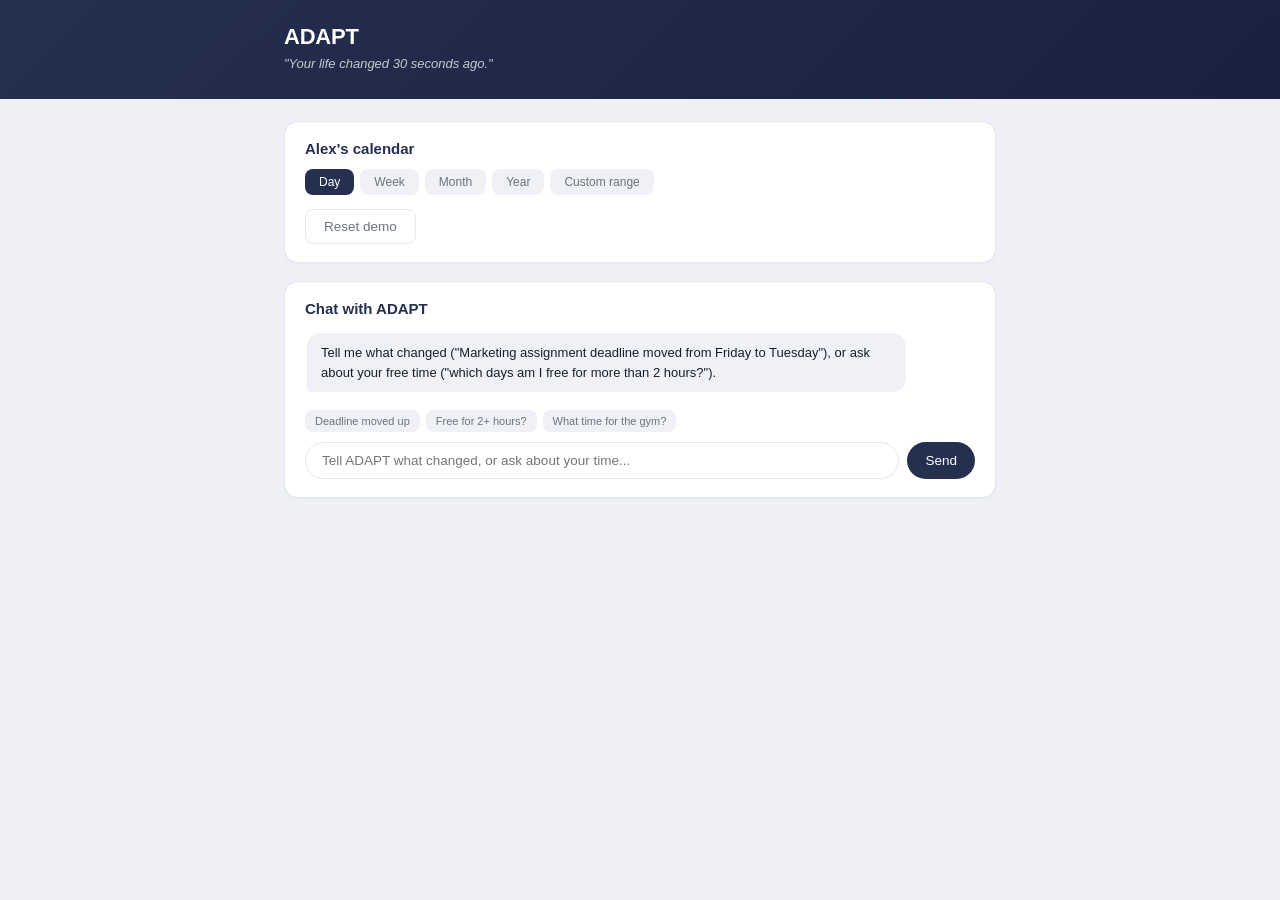
==== commit 615ff2b3: "Consolidate into a single chat room instead of two separate input forms - New backend/intent.py: det" ====
--- a/frontend/index.html
+++ b/frontend/index.html
@@ -34,38 +34,27 @@
     </div>
   </div>
 
-  <div class="card">
-    <h2>Ask about your time</h2>
-    <div class="query-input">
-      <input id="query-text" type="text" placeholder="e.g. which days am I free for more than 2 hours?" />
-      <button id="query-btn">Ask</button>
+  <div class="card chat-card">
+    <h2>Chat with ADAPT</h2>
+    <div id="chat-thread">
+      <div class="chat-msg agent">
+        <div class="bubble">
+          Tell me what changed ("Marketing assignment deadline moved from Friday to Tuesday"), or
+          ask about your free time ("which days am I free for more than 2 hours?").
+        </div>
+      </div>
     </div>
     <div class="query-suggestions">
-      <button data-q="Which days am I free this week?">Which days am I free?</button>
-      <button data-q="Which periods am I free for more than 2 hours?">Free for 2+ hours?</button>
+      <button data-q="Marketing assignment deadline moved from Friday to Tuesday">Deadline moved up</button>
+      <button data-q="Which days am I free for more than 2 hours?">Free for 2+ hours?</button>
       <button data-q="What time should I go to the gym?">What time for the gym?</button>
     </div>
-    <span id="query-status"></span>
+    <div class="chat-input-row">
+      <input id="chat-input" type="text" placeholder="Tell ADAPT what changed, or ask about your time..." />
+      <button id="chat-send">Send</button>
+    </div>
   </div>
-
-  <div class="card">
-    <h2>Something changed</h2>
-    <textarea id="change-input">Marketing assignment deadline moved from Friday to Tuesday</textarea>
-    <div class="actions">
-      <button id="inject-btn">Adapt</button>
-      <span id="status"></span>
-    </div>
-  </div>
-
-  <div id="steps-card" class="card" style="display: none;">
-    <h2>Reasoning trace</h2>
-    <div id="steps"></div>
-  </div>
-
-  <div id="proposal-card" class="card" style="display: none;"></div>
 </div>
-
-<div id="modal-overlay"></div>
 
 <script src="app.js"></script>
 <script>
@@ -73,22 +62,13 @@
   const rangePickerEl = document.getElementById("range-picker");
   const rangeStartEl = document.getElementById("range-start");
   const rangeEndEl = document.getElementById("range-end");
-  const stepsCardEl = document.getElementById("steps-card");
-  const stepsEl = document.getElementById("steps");
-  const proposalCardEl = document.getElementById("proposal-card");
-  const statusEl = document.getElementById("status");
-  const injectBtn = document.getElementById("inject-btn");
   const resetBtn = document.getElementById("reset-btn");
-  const changeInput = document.getElementById("change-input");
-  const queryTextEl = document.getElementById("query-text");
-  const queryBtn = document.getElementById("query-btn");
-  const queryStatusEl = document.getElementById("query-status");
-  const modalOverlay = document.getElementById("modal-overlay");
+  const chatThreadEl = document.getElementById("chat-thread");
+  const chatInputEl = document.getElementById("chat-input");
+  const chatSendBtn = document.getElementById("chat-send");
 
   let currentView = "day";
   let latestState = null;
-  // the demo's populated day is the persona's "today" (Mon), which may not be the real-world
-  // date -- Day view opens there, not on whatever the real calendar date happens to be
   let currentDay = new Date(ANCHOR_MONDAY);
 
   function todayISO(date) {
@@ -146,76 +126,86 @@
   rangeStartEl.addEventListener("change", renderCurrentView);
   rangeEndEl.addEventListener("change", renderCurrentView);
 
-  injectBtn.addEventListener("click", async () => {
-    const text = changeInput.value.trim();
-    if (!text) return;
-
-    stepsCardEl.style.display = "block";
-    proposalCardEl.style.display = "none";
-    stepsEl.innerHTML = "";
-    statusEl.innerHTML = `<span class="spinner"></span>Sensing, reasoning, predicting...`;
-    injectBtn.disabled = true;
-
-    try {
-      const data = await injectChange(text);
-      renderSteps(stepsEl, data.steps);
-
-      if (!data.proposal) {
-        statusEl.textContent = "The agent couldn't produce a proposal -- see warnings.";
-        return;
-      }
-
-      statusEl.textContent = "";
-      proposalCardEl.style.display = "block";
-      renderProposal(proposalCardEl, data.proposal, { onExecuted: refreshCalendar });
-    } catch (err) {
-      statusEl.textContent = `Error: ${err.message}. Is the backend running (uvicorn backend.main:app)?`;
-    } finally {
-      injectBtn.disabled = false;
-    }
-  });
-
-  async function runQuery(text) {
-    if (!text) return;
-    queryStatusEl.innerHTML = `<span class="spinner"></span>Checking your schedule...`;
-    queryBtn.disabled = true;
-    try {
-      const data = await submitQuery(text);
-      queryStatusEl.textContent = "";
-      if (!data.query_response) {
-        queryStatusEl.textContent = "Couldn't answer that -- see warnings.";
-        return;
-      }
-      modalOverlay.style.display = "flex";
-      renderSlotPicker(modalOverlay, data.query_response, { onScheduled: refreshCalendar });
-    } catch (err) {
-      queryStatusEl.textContent = `Error: ${err.message}`;
-    } finally {
-      queryBtn.disabled = false;
-    }
-  }
-
-  queryBtn.addEventListener("click", () => runQuery(queryTextEl.value.trim()));
-  queryTextEl.addEventListener("keydown", (e) => {
-    if (e.key === "Enter") runQuery(queryTextEl.value.trim());
-  });
-  document.querySelectorAll(".query-suggestions button").forEach((btn) => {
-    btn.addEventListener("click", () => {
-      queryTextEl.value = btn.dataset.q;
-      runQuery(btn.dataset.q);
-    });
-  });
-
-  modalOverlay.addEventListener("click", (e) => {
-    if (e.target === modalOverlay) modalOverlay.style.display = "none";
-  });
-
   resetBtn.addEventListener("click", async () => {
     await resetState();
-    stepsCardEl.style.display = "none";
-    proposalCardEl.style.display = "none";
-    statusEl.textContent = "";
+    chatThreadEl.innerHTML = "";
     refreshCalendar();
+  });
+
+  // ---- chat ----
+
+  function scrollChatToBottom() {
+    chatThreadEl.scrollTop = chatThreadEl.scrollHeight;
+  }
+
+  function appendUserMessage(text) {
+    const div = document.createElement("div");
+    div.className = "chat-msg user";
+    div.innerHTML = `<div class="bubble"></div>`;
+    div.querySelector(".bubble").textContent = text;
+    chatThreadEl.appendChild(div);
+    scrollChatToBottom();
+  }
+
+  function appendAgentMessage() {
+    const div = document.createElement("div");
+    div.className = "chat-msg agent";
+    div.innerHTML = `<div class="bubble"></div>`;
+    chatThreadEl.appendChild(div);
+    scrollChatToBottom();
+    return div.querySelector(".bubble");
+  }
+
+  async function sendChat(text) {
+    if (!text) return;
+    appendUserMessage(text);
+    chatInputEl.value = "";
+    const bubble = appendAgentMessage();
+    bubble.innerHTML = `<span class="spinner"></span>Thinking...`;
+    chatSendBtn.disabled = true;
+
+    try {
+      const resp = await fetch(`${API_BASE}/chat`, {
+        method: "POST",
+        headers: { "Content-Type": "application/json" },
+        body: JSON.stringify({ message: text }),
+      });
+      if (!resp.ok) throw new Error(`Server returned ${resp.status}`);
+      const data = await resp.json();
+      bubble.innerHTML = "";
+
+      if (data.kind === "adaptation") {
+        if (!data.proposal) {
+          bubble.textContent = `Couldn't work out a plan for that.${data.warnings ? " " + data.warnings.join(" ") : ""}`;
+          return;
+        }
+        const stepsDiv = document.createElement("div");
+        renderSteps(stepsDiv, data.steps);
+        bubble.appendChild(stepsDiv);
+        const proposalDiv = document.createElement("div");
+        bubble.appendChild(proposalDiv);
+        renderProposal(proposalDiv, data.proposal, { onExecuted: refreshCalendar });
+      } else if (data.kind === "query") {
+        if (!data.query_response) {
+          bubble.textContent = `Couldn't answer that.${data.warnings ? " " + data.warnings.join(" ") : ""}`;
+          return;
+        }
+        renderSlotPicker(bubble, data.query_response, { onScheduled: refreshCalendar });
+      }
+      scrollChatToBottom();
+    } catch (err) {
+      bubble.textContent = `Error: ${err.message}. Is the backend running (uvicorn backend.main:app)?`;
+    } finally {
+      chatSendBtn.disabled = false;
+    }
+  }
+
+  chatSendBtn.addEventListener("click", () => sendChat(chatInputEl.value.trim()));
+  chatInputEl.addEventListener("keydown", (e) => {
+    if (e.key === "Enter") sendChat(chatInputEl.value.trim());
+  });
+  document.querySelectorAll(".query-suggestions button").forEach((btn) => {
+    btn.addEventListener("click", () => sendChat(btn.dataset.q));
   });
 
   refreshCalendar();
--- a/frontend/style.css
+++ b/frontend/style.css
@@ -535,69 +535,99 @@
   border-radius: 3px;
 }
 
-/* ---- availability query + slot picker modal ---- */
-
-.query-input {
+/* ---- chat room ---- */
+
+.chat-card {
+  display: flex;
+  flex-direction: column;
+}
+
+#chat-thread {
+  max-height: 480px;
+  overflow-y: auto;
+  display: flex;
+  flex-direction: column;
+  gap: 12px;
+  padding: 4px 2px 8px;
+  margin-bottom: 10px;
+}
+
+.chat-msg {
+  display: flex;
+}
+
+.chat-msg.user {
+  justify-content: flex-end;
+}
+
+.chat-msg.agent {
+  justify-content: flex-start;
+}
+
+.chat-msg .bubble {
+  max-width: 90%;
+  border-radius: 14px;
+  padding: 10px 14px;
+  font-size: 13px;
+  line-height: 1.5;
+}
+
+.chat-msg.user .bubble {
+  background: var(--brand);
+  color: white;
+  border-bottom-right-radius: 4px;
+}
+
+.chat-msg.agent .bubble {
+  background: #f0f1f6;
+  color: var(--text);
+  border-bottom-left-radius: 4px;
+  width: 100%;
+}
+
+.chat-msg.agent .bubble .card,
+.chat-msg.agent .bubble h2 {
+  background: transparent;
+  border: none;
+  box-shadow: none;
+  padding: 0;
+  margin: 0 0 8px;
+}
+
+.query-suggestions {
+  margin-bottom: 10px;
+  display: flex;
+  flex-wrap: wrap;
+  gap: 6px;
+}
+
+.query-suggestions button {
+  background: #f0f1f6;
+  color: var(--muted);
+  font-size: 11px;
+  padding: 5px 10px;
+}
+
+.chat-input-row {
   display: flex;
   gap: 8px;
 }
 
-.query-input input {
+.chat-input-row input {
   flex: 1;
   border: 1px solid var(--border);
-  border-radius: 8px;
-  padding: 9px 12px;
+  border-radius: 999px;
+  padding: 10px 16px;
   font-size: 13.5px;
 }
 
-.query-input input:focus {
+.chat-input-row input:focus {
   outline: none;
   border-color: var(--brand-light);
 }
 
-.query-suggestions {
-  margin-top: 8px;
-  display: flex;
-  flex-wrap: wrap;
-  gap: 6px;
-}
-
-.query-suggestions button {
-  background: #f0f1f6;
-  color: var(--muted);
-  font-size: 11px;
-  padding: 5px 10px;
-}
-
-#modal-overlay {
-  display: none;
-  position: fixed;
-  inset: 0;
-  background: rgba(26, 29, 41, 0.55);
-  align-items: center;
-  justify-content: center;
-  z-index: 100;
-}
-
-.modal {
-  background: white;
-  border-radius: 16px;
-  padding: 26px 28px;
-  max-width: 560px;
-  width: 90%;
-  max-height: 80vh;
-  overflow-y: auto;
-  position: relative;
-}
-
-.modal-close {
-  position: absolute;
-  top: 16px;
-  right: 16px;
-  background: transparent;
-  color: var(--muted);
-  padding: 4px 8px;
-  font-size: 14px;
+.chat-input-row button {
+  border-radius: 999px;
 }
 
 .recommended-note {
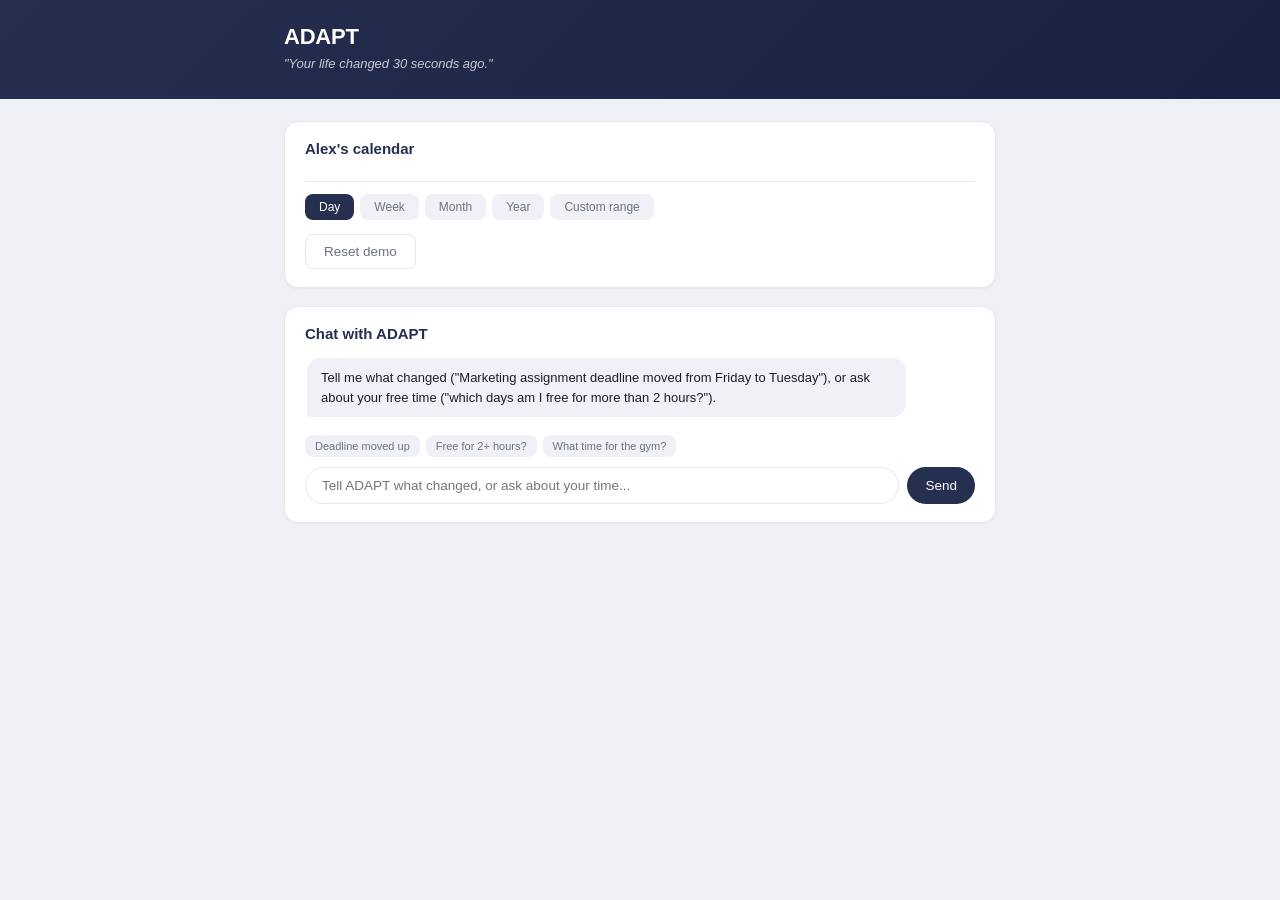
==== commit d32068e3: "Auto-detect event topic and color-code the calendar, with per-user overrides - backend/categorize.py" ====
--- a/frontend/index.html
+++ b/frontend/index.html
@@ -16,6 +16,7 @@
 <div class="container">
   <div class="card">
     <h2>Alex's calendar</h2>
+    <div id="category-legend" class="category-legend"></div>
     <div class="view-toggle">
       <button data-view="day" class="active">Day</button>
       <button data-view="week">Week</button>
@@ -59,6 +60,7 @@
 <script src="app.js"></script>
 <script>
   const calendarViewEl = document.getElementById("calendar-view");
+  const categoryLegendEl = document.getElementById("category-legend");
   const rangePickerEl = document.getElementById("range-picker");
   const rangeStartEl = document.getElementById("range-start");
   const rangeEndEl = document.getElementById("range-end");
@@ -77,6 +79,7 @@
 
   async function refreshCalendar() {
     latestState = await fetchState();
+    renderCategoryLegend(categoryLegendEl, latestState);
     renderCurrentView();
   }
 
--- a/frontend/style.css
+++ b/frontend/style.css
@@ -95,6 +95,7 @@
   background: #f8f9fc;
   font-size: 12.5px;
   margin-bottom: 4px;
+  border-left: 3px solid #ccc; /* overridden inline per item's category color -- see app.js categoryColor() */
 }
 
 .sched-item .time {
@@ -108,11 +109,36 @@
   font-weight: 500;
 }
 
-.sched-item.type-class { border-left: 3px solid #6366f1; }
-.sched-item.type-meeting { border-left: 3px solid #f59e0b; }
-.sched-item.type-personal { border-left: 3px solid #10b981; }
-.sched-item.type-interview { border-left: 3px solid #dc2626; }
-.sched-item.type-study { border-left: 3px solid var(--brand); }
+/* ---- category color legend ---- */
+
+.category-legend {
+  display: flex;
+  flex-wrap: wrap;
+  gap: 12px;
+  margin-bottom: 12px;
+  padding-bottom: 12px;
+  border-bottom: 1px solid var(--border);
+}
+
+.legend-swatch {
+  display: flex;
+  align-items: center;
+  gap: 6px;
+  font-size: 11.5px;
+  color: var(--muted);
+  text-transform: capitalize;
+  cursor: pointer;
+}
+
+.legend-swatch input[type="color"] {
+  width: 18px;
+  height: 18px;
+  padding: 0;
+  border: none;
+  border-radius: 50%;
+  cursor: pointer;
+  background: none;
+}
 
 textarea {
   width: 100%;
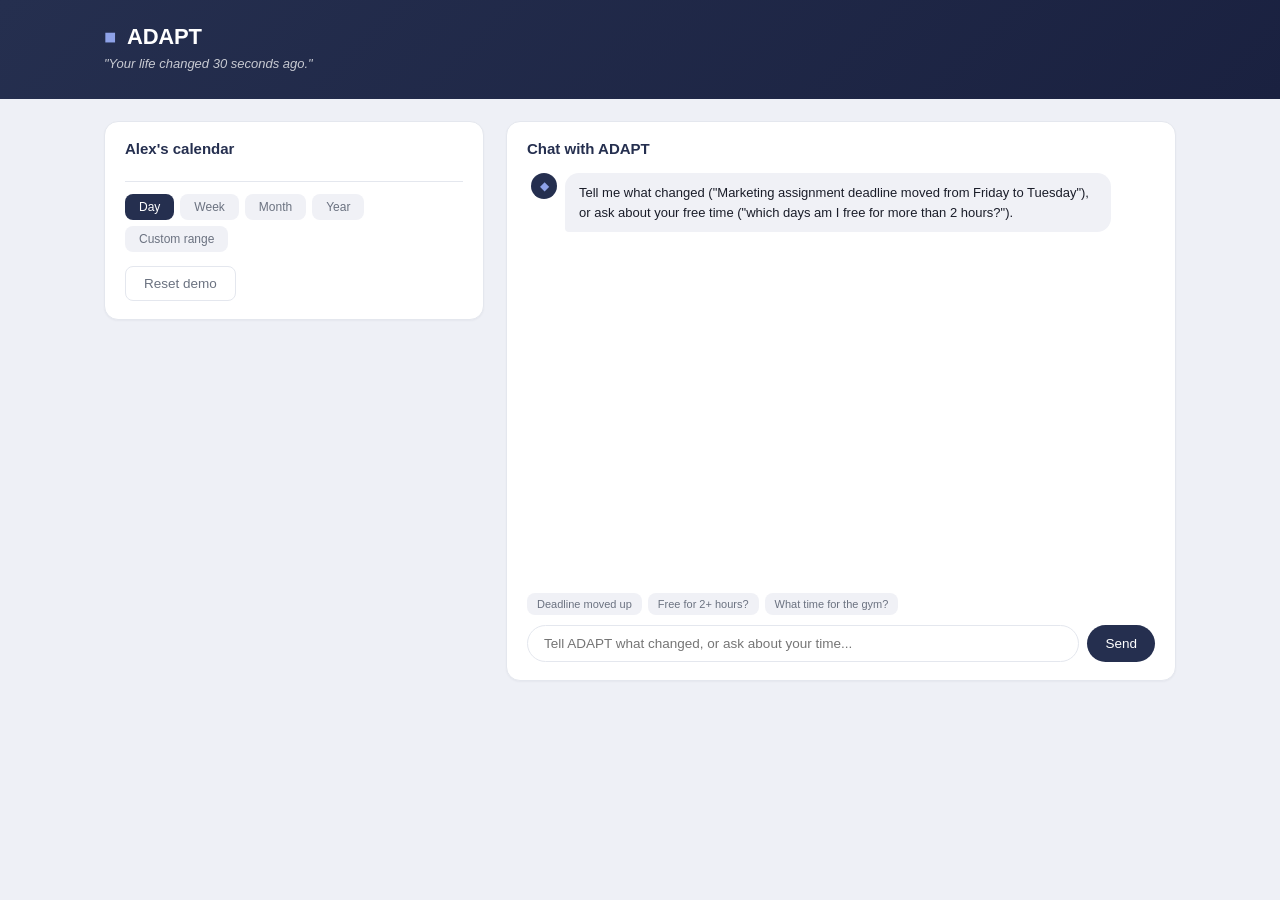
==== commit 7426aac5: "Polish the UI: two-column layout, real hour timeline, chat avatars - Two-column layout: calendar as " ====
--- a/frontend/index.html
+++ b/frontend/index.html
@@ -8,51 +8,59 @@
 <body>
 <div class="banner">
   <div class="container">
-    <header><h1>ADAPT</h1></header>
+    <header>
+      <span class="logo-mark">◆</span>
+      <h1>ADAPT</h1>
+    </header>
     <p class="tagline">"Your life changed 30 seconds ago."</p>
   </div>
 </div>
 
-<div class="container">
-  <div class="card">
-    <h2>Alex's calendar</h2>
-    <div id="category-legend" class="category-legend"></div>
-    <div class="view-toggle">
-      <button data-view="day" class="active">Day</button>
-      <button data-view="week">Week</button>
-      <button data-view="month">Month</button>
-      <button data-view="year">Year</button>
-      <button data-view="range">Custom range</button>
-    </div>
-    <div id="range-picker" class="range-picker" style="display: none;">
-      <input type="date" id="range-start" />
-      <span>to</span>
-      <input type="date" id="range-end" />
-    </div>
-    <div id="calendar-view"></div>
-    <div class="actions">
-      <button id="reset-btn" class="secondary">Reset demo</button>
+<div class="container app-layout">
+  <div class="calendar-col">
+    <div class="card">
+      <h2>Alex's calendar</h2>
+      <div id="category-legend" class="category-legend"></div>
+      <div class="view-toggle">
+        <button data-view="day" class="active">Day</button>
+        <button data-view="week">Week</button>
+        <button data-view="month">Month</button>
+        <button data-view="year">Year</button>
+        <button data-view="range">Custom range</button>
+      </div>
+      <div id="range-picker" class="range-picker" style="display: none;">
+        <input type="date" id="range-start" />
+        <span>to</span>
+        <input type="date" id="range-end" />
+      </div>
+      <div id="calendar-view"></div>
+      <div class="actions">
+        <button id="reset-btn" class="secondary">Reset demo</button>
+      </div>
     </div>
   </div>
 
-  <div class="card chat-card">
-    <h2>Chat with ADAPT</h2>
-    <div id="chat-thread">
-      <div class="chat-msg agent">
-        <div class="bubble">
-          Tell me what changed ("Marketing assignment deadline moved from Friday to Tuesday"), or
-          ask about your free time ("which days am I free for more than 2 hours?").
+  <div class="chat-col">
+    <div class="card chat-card">
+      <h2>Chat with ADAPT</h2>
+      <div id="chat-thread">
+        <div class="chat-msg agent">
+          <div class="avatar agent-avatar">◆</div>
+          <div class="bubble">
+            Tell me what changed ("Marketing assignment deadline moved from Friday to Tuesday"), or
+            ask about your free time ("which days am I free for more than 2 hours?").
+          </div>
         </div>
       </div>
-    </div>
-    <div class="query-suggestions">
-      <button data-q="Marketing assignment deadline moved from Friday to Tuesday">Deadline moved up</button>
-      <button data-q="Which days am I free for more than 2 hours?">Free for 2+ hours?</button>
-      <button data-q="What time should I go to the gym?">What time for the gym?</button>
-    </div>
-    <div class="chat-input-row">
-      <input id="chat-input" type="text" placeholder="Tell ADAPT what changed, or ask about your time..." />
-      <button id="chat-send">Send</button>
+      <div class="query-suggestions">
+        <button data-q="Marketing assignment deadline moved from Friday to Tuesday">Deadline moved up</button>
+        <button data-q="Which days am I free for more than 2 hours?">Free for 2+ hours?</button>
+        <button data-q="What time should I go to the gym?">What time for the gym?</button>
+      </div>
+      <div class="chat-input-row">
+        <input id="chat-input" type="text" placeholder="Tell ADAPT what changed, or ask about your time..." />
+        <button id="chat-send">Send</button>
+      </div>
     </div>
   </div>
 </div>
@@ -131,7 +139,12 @@
 
   resetBtn.addEventListener("click", async () => {
     await resetState();
-    chatThreadEl.innerHTML = "";
+    chatThreadEl.innerHTML = `
+      <div class="chat-msg agent">
+        <div class="avatar agent-avatar">◆</div>
+        <div class="bubble">Demo reset. Tell me what changed, or ask about your free time.</div>
+      </div>
+    `;
     refreshCalendar();
   });
 
@@ -153,7 +166,7 @@
   function appendAgentMessage() {
     const div = document.createElement("div");
     div.className = "chat-msg agent";
-    div.innerHTML = `<div class="bubble"></div>`;
+    div.innerHTML = `<div class="avatar agent-avatar">◆</div><div class="bubble"></div>`;
     chatThreadEl.appendChild(div);
     scrollChatToBottom();
     return div.querySelector(".bubble");
--- a/frontend/style.css
+++ b/frontend/style.css
@@ -29,9 +29,30 @@
 }
 
 .container {
-  max-width: 760px;
+  max-width: 1120px;
   margin: 0 auto;
   padding: 0 24px;
+}
+
+.app-layout {
+  display: grid;
+  grid-template-columns: 380px 1fr;
+  gap: 22px;
+  align-items: start;
+}
+
+.calendar-col {
+  position: sticky;
+  top: 20px;
+}
+
+@media (max-width: 900px) {
+  .app-layout {
+    grid-template-columns: 1fr;
+  }
+  .calendar-col {
+    position: static;
+  }
 }
 
 .banner {
@@ -42,6 +63,19 @@
 
 .banner .container {
   padding: 0 24px;
+}
+
+header {
+  display: flex;
+  align-items: center;
+  gap: 9px;
+}
+
+.logo-mark {
+  color: #8ea2e8;
+  font-size: 18px;
+  transform: rotate(45deg);
+  display: inline-block;
 }
 
 header h1 {
@@ -65,6 +99,12 @@
   padding: 18px 20px;
   box-shadow: 0 1px 2px rgba(16, 24, 40, 0.04);
   margin-bottom: 18px;
+}
+
+.chat-card {
+  min-height: 560px;
+  display: flex;
+  flex-direction: column;
 }
 
 h2 {
@@ -434,6 +474,79 @@
   margin-bottom: 10px;
 }
 
+/* day view: hour timeline */
+
+.day-timeline-wrap {
+  position: relative;
+  padding-left: 52px;
+  max-height: 520px;
+  overflow-y: auto;
+}
+
+.hour-label {
+  position: absolute;
+  left: 0;
+  width: 44px;
+  font-size: 10px;
+  color: var(--muted);
+  text-align: right;
+  transform: translateY(-6px);
+}
+
+.day-timeline {
+  position: relative;
+  background-image: repeating-linear-gradient(
+    to bottom,
+    var(--border) 0,
+    var(--border) 1px,
+    transparent 1px,
+    transparent 48px
+  );
+  border-left: 1px solid var(--border);
+}
+
+.timeline-block {
+  position: absolute;
+  left: 8px;
+  right: 4px;
+  background: #f8f9fc;
+  border: 1px solid var(--border);
+  border-left: 3px solid #ccc;
+  border-radius: 6px;
+  padding: 4px 8px;
+  overflow: hidden;
+  box-shadow: 0 1px 2px rgba(16, 24, 40, 0.05);
+}
+
+.timeline-block-title {
+  font-size: 11.5px;
+  font-weight: 600;
+}
+
+.timeline-block-time {
+  font-size: 10px;
+  color: var(--muted);
+}
+
+.now-line {
+  position: absolute;
+  left: 0;
+  right: 0;
+  height: 2px;
+  background: var(--red);
+}
+
+.now-line::before {
+  content: "";
+  position: absolute;
+  left: -5px;
+  top: -3px;
+  width: 8px;
+  height: 8px;
+  border-radius: 50%;
+  background: var(--red);
+}
+
 /* week view */
 
 .week-grid {
@@ -563,23 +676,21 @@
 
 /* ---- chat room ---- */
 
-.chat-card {
+#chat-thread {
+  flex: 1;
+  max-height: 560px;
+  overflow-y: auto;
   display: flex;
   flex-direction: column;
-}
-
-#chat-thread {
-  max-height: 480px;
-  overflow-y: auto;
-  display: flex;
-  flex-direction: column;
-  gap: 12px;
-  padding: 4px 2px 8px;
+  gap: 14px;
+  padding: 4px 4px 8px;
   margin-bottom: 10px;
 }
 
 .chat-msg {
   display: flex;
+  align-items: flex-start;
+  gap: 8px;
 }
 
 .chat-msg.user {
@@ -590,8 +701,25 @@
   justify-content: flex-start;
 }
 
+.avatar {
+  flex-shrink: 0;
+  width: 26px;
+  height: 26px;
+  border-radius: 50%;
+  display: flex;
+  align-items: center;
+  justify-content: center;
+  font-size: 12px;
+}
+
+.agent-avatar {
+  background: var(--brand);
+  color: #8ea2e8;
+  transform: none;
+}
+
 .chat-msg .bubble {
-  max-width: 90%;
+  max-width: 88%;
   border-radius: 14px;
   padding: 10px 14px;
   font-size: 13px;
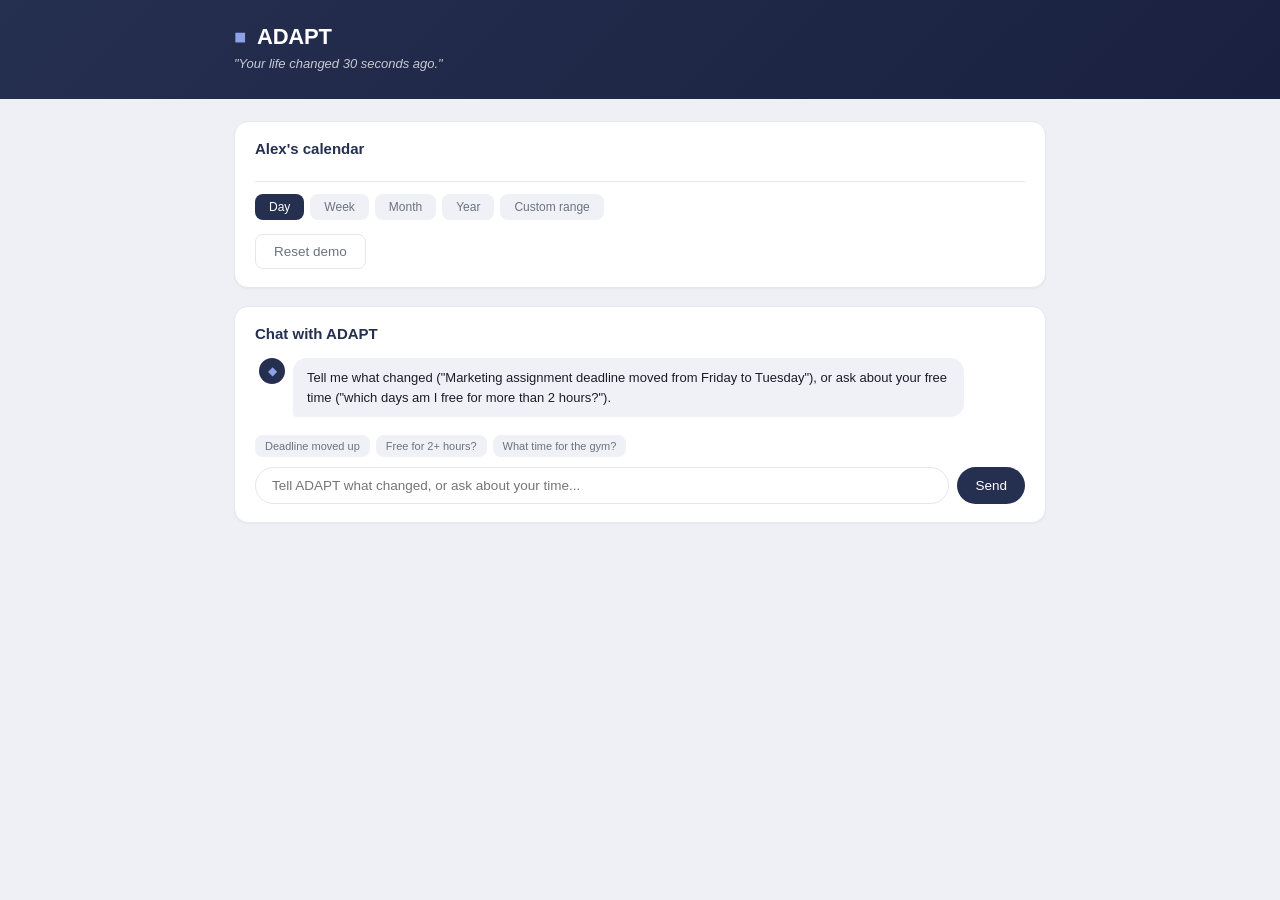
==== commit 8165f870: "Revert to a stacked layout and make Custom range a compact summary The two-column layout looked bad " ====
--- a/frontend/index.html
+++ b/frontend/index.html
@@ -16,51 +16,47 @@
   </div>
 </div>
 
-<div class="container app-layout">
-  <div class="calendar-col">
-    <div class="card">
-      <h2>Alex's calendar</h2>
-      <div id="category-legend" class="category-legend"></div>
-      <div class="view-toggle">
-        <button data-view="day" class="active">Day</button>
-        <button data-view="week">Week</button>
-        <button data-view="month">Month</button>
-        <button data-view="year">Year</button>
-        <button data-view="range">Custom range</button>
-      </div>
-      <div id="range-picker" class="range-picker" style="display: none;">
-        <input type="date" id="range-start" />
-        <span>to</span>
-        <input type="date" id="range-end" />
-      </div>
-      <div id="calendar-view"></div>
-      <div class="actions">
-        <button id="reset-btn" class="secondary">Reset demo</button>
-      </div>
+<div class="container">
+  <div class="card">
+    <h2>Alex's calendar</h2>
+    <div id="category-legend" class="category-legend"></div>
+    <div class="view-toggle">
+      <button data-view="day" class="active">Day</button>
+      <button data-view="week">Week</button>
+      <button data-view="month">Month</button>
+      <button data-view="year">Year</button>
+      <button data-view="range">Custom range</button>
+    </div>
+    <div id="range-picker" class="range-picker" style="display: none;">
+      <input type="date" id="range-start" />
+      <span>to</span>
+      <input type="date" id="range-end" />
+    </div>
+    <div id="calendar-view"></div>
+    <div class="actions">
+      <button id="reset-btn" class="secondary">Reset demo</button>
     </div>
   </div>
 
-  <div class="chat-col">
-    <div class="card chat-card">
-      <h2>Chat with ADAPT</h2>
-      <div id="chat-thread">
-        <div class="chat-msg agent">
-          <div class="avatar agent-avatar">◆</div>
-          <div class="bubble">
-            Tell me what changed ("Marketing assignment deadline moved from Friday to Tuesday"), or
-            ask about your free time ("which days am I free for more than 2 hours?").
-          </div>
+  <div class="card chat-card">
+    <h2>Chat with ADAPT</h2>
+    <div id="chat-thread">
+      <div class="chat-msg agent">
+        <div class="avatar agent-avatar">◆</div>
+        <div class="bubble">
+          Tell me what changed ("Marketing assignment deadline moved from Friday to Tuesday"), or
+          ask about your free time ("which days am I free for more than 2 hours?").
         </div>
       </div>
-      <div class="query-suggestions">
-        <button data-q="Marketing assignment deadline moved from Friday to Tuesday">Deadline moved up</button>
-        <button data-q="Which days am I free for more than 2 hours?">Free for 2+ hours?</button>
-        <button data-q="What time should I go to the gym?">What time for the gym?</button>
-      </div>
-      <div class="chat-input-row">
-        <input id="chat-input" type="text" placeholder="Tell ADAPT what changed, or ask about your time..." />
-        <button id="chat-send">Send</button>
-      </div>
+    </div>
+    <div class="query-suggestions">
+      <button data-q="Marketing assignment deadline moved from Friday to Tuesday">Deadline moved up</button>
+      <button data-q="Which days am I free for more than 2 hours?">Free for 2+ hours?</button>
+      <button data-q="What time should I go to the gym?">What time for the gym?</button>
+    </div>
+    <div class="chat-input-row">
+      <input id="chat-input" type="text" placeholder="Tell ADAPT what changed, or ask about your time..." />
+      <button id="chat-send">Send</button>
     </div>
   </div>
 </div>
--- a/frontend/style.css
+++ b/frontend/style.css
@@ -29,30 +29,9 @@
 }
 
 .container {
-  max-width: 1120px;
+  max-width: 860px;
   margin: 0 auto;
   padding: 0 24px;
-}
-
-.app-layout {
-  display: grid;
-  grid-template-columns: 380px 1fr;
-  gap: 22px;
-  align-items: start;
-}
-
-.calendar-col {
-  position: sticky;
-  top: 20px;
-}
-
-@media (max-width: 900px) {
-  .app-layout {
-    grid-template-columns: 1fr;
-  }
-  .calendar-col {
-    position: static;
-  }
 }
 
 .banner {
@@ -102,7 +81,6 @@
 }
 
 .chat-card {
-  min-height: 560px;
   display: flex;
   flex-direction: column;
 }
@@ -547,6 +525,51 @@
   background: var(--red);
 }
 
+/* custom range view: one compact row per day with anything on it */
+
+.range-day-row {
+  display: flex;
+  gap: 12px;
+  align-items: flex-start;
+  padding: 8px 0;
+  border-bottom: 1px solid var(--border);
+}
+
+.range-day-row:last-child {
+  border-bottom: none;
+}
+
+.range-day-label {
+  flex-shrink: 0;
+  width: 88px;
+  font-size: 11px;
+  font-weight: 700;
+  color: var(--brand);
+  padding-top: 4px;
+}
+
+.range-day-events {
+  display: flex;
+  flex-wrap: wrap;
+  gap: 6px;
+  flex: 1;
+}
+
+.range-event-chip {
+  background: #f8f9fc;
+  border: 1px solid var(--border);
+  border-left: 3px solid #ccc;
+  border-radius: 5px;
+  padding: 3px 9px;
+  font-size: 11px;
+  white-space: nowrap;
+}
+
+.range-event-chip b {
+  font-variant-numeric: tabular-nums;
+  margin-right: 4px;
+}
+
 /* week view */
 
 .week-grid {
@@ -677,8 +700,7 @@
 /* ---- chat room ---- */
 
 #chat-thread {
-  flex: 1;
-  max-height: 560px;
+  max-height: 340px;
   overflow-y: auto;
   display: flex;
   flex-direction: column;
